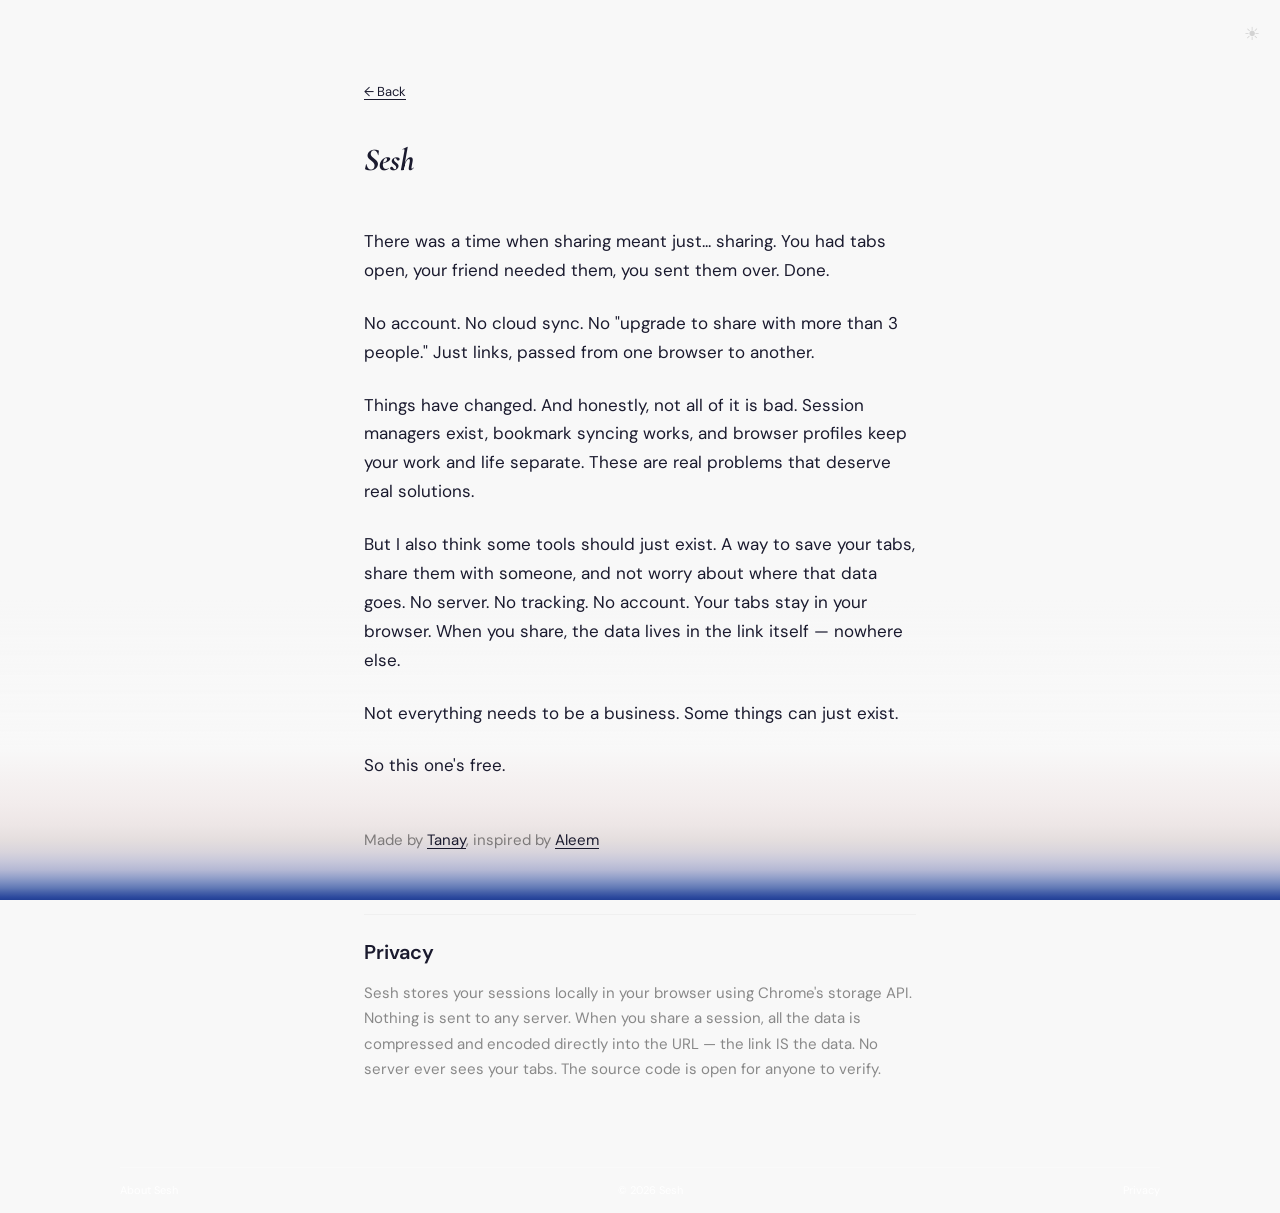
==== about.html @ 9814c860 "Initial share site — privacy-first tab sharing - index.html: Share page (reads LZ-String compressed " ====
<!DOCTYPE html>
<html lang="en">
<head>
  <meta charset="UTF-8">
  <meta name="viewport" content="width=device-width, initial-scale=1.0">
  <title>About — Sesh</title>
  <meta name="description" content="Sesh is a free, privacy-first Chrome extension for saving and sharing browser tab sessions.">
  <link rel="stylesheet" href="style.css">
  <style>
    .about-content {
      max-width: 600px;
      margin: 0 auto;
      padding: 80px 24px 60px;
    }
    .about-content .brand {
      font-family: var(--serif);
      font-size: 32px;
      font-weight: 700;
      font-style: italic;
      color: var(--text);
      margin-bottom: 48px;
      display: block;
    }
    .about-content p {
      font-family: var(--sans);
      font-size: 17px;
      line-height: 1.7;
      color: var(--text);
      margin-bottom: 24px;
    }
    .about-content p.signature {
      margin-top: 48px;
      font-size: 15px;
      color: var(--text-muted);
    }
    .about-content a {
      color: var(--text);
      text-decoration: underline;
      text-underline-offset: 3px;
    }
    .about-content a:hover {
      opacity: 0.6;
    }
    .back-btn {
      display: inline-flex;
      align-items: center;
      gap: 6px;
      font-family: var(--sans);
      font-size: 13px;
      color: var(--text-muted);
      text-decoration: none;
      margin-bottom: 40px;
      transition: color 0.15s;
    }
    .back-btn:hover { color: var(--text); }
    #privacy {
      margin-top: 60px;
      padding-top: 24px;
      border-top: 1px solid var(--divider);
    }
    #privacy h2 {
      font-size: 20px;
      font-weight: 600;
      margin-bottom: 16px;
    }
    #privacy p {
      font-size: 15px;
      line-height: 1.7;
      color: var(--text-muted);
    }
  </style>
</head>
<body>

<div class="gradient"></div>

<div class="page">
  <span class="theme-toggle" id="theme-toggle" onclick="toggleTheme()">☀</span>

  <div class="about-content">
    <a class="back-btn" href="javascript:history.back()">← Back</a>

    <span class="brand">Sesh</span>

    <p>There was a time when sharing meant just... sharing. You had tabs open, your friend needed them, you sent them over. Done.</p>

    <p>No account. No cloud sync. No "upgrade to share with more than 3 people." Just links, passed from one browser to another.</p>

    <p>Things have changed. And honestly, not all of it is bad. Session managers exist, bookmark syncing works, and browser profiles keep your work and life separate. These are real problems that deserve real solutions.</p>

    <p>But I also think some tools should just exist. A way to save your tabs, share them with someone, and not worry about where that data goes. No server. No tracking. No account. Your tabs stay in your browser. When you share, the data lives in the link itself — nowhere else.</p>

    <p>Not everything needs to be a business. Some things can just exist.</p>

    <p>So this one's free.</p>

    <p class="signature">
      Made by <a href="#">Tanay</a>, inspired by <a href="https://grainrad.com/about">Aleem</a>
    </p>

    <div id="privacy">
      <h2>Privacy</h2>
      <p>Sesh stores your sessions locally in your browser using Chrome's storage API. Nothing is sent to any server. When you share a session, all the data is compressed and encoded directly into the URL — the link IS the data. No server ever sees your tabs. The source code is open for anyone to verify.</p>
    </div>
  </div>

  <div class="spacer"></div>

  <footer>
    <div class="line"></div>
    <a href="about.html">About Sesh</a>
    <span style="font-size:11px;color:var(--footer-text)">© 2026 Sesh</span>
    <a href="#privacy">Privacy</a>
  </footer>
</div>

<script>
function initTheme() {
  const saved = localStorage.getItem('sesh-theme');
  if (saved === 'dark') document.documentElement.setAttribute('data-theme', 'dark');
  updateToggle();
}
function toggleTheme() {
  const current = document.documentElement.getAttribute('data-theme');
  const next = current === 'dark' ? 'light' : 'dark';
  document.documentElement.setAttribute('data-theme', next === 'light' ? '' : 'dark');
  localStorage.setItem('sesh-theme', next);
  updateToggle();
}
function updateToggle() {
  const isDark = document.documentElement.getAttribute('data-theme') === 'dark';
  document.getElementById('theme-toggle').textContent = isDark ? '☾' : '☀';
}
initTheme();
</script>
</body>
</html>
---- style.css ----
/* ─── Sesh Share Page ─── */
/* Light mode by default, dark mode via [data-theme="dark"] on <html> */

@import url('https://fonts.googleapis.com/css2?family=Cormorant+Garamond:ital,wght@0,400;0,600;0,700;1,400;1,600;1,700&family=DM+Sans:wght@400;500;600;700&display=swap');

*, *::before, *::after { margin: 0; padding: 0; box-sizing: border-box; }

:root {
  --bg: #F8F8F8;
  --card: #FFFFFF;
  --text: #1A1A2E;
  --text-muted: rgba(0,0,0,0.45);
  --text-faint: rgba(0,0,0,0.25);
  --text-subtle: rgba(0,0,0,0.35);
  --accent: #252525;
  --divider: #F0F0F0;
  --card-shadow: 0 12px 48px rgba(0,0,0,0.05), 0 2px 6px rgba(0,0,0,0.03);
  --card-border: transparent;
  --cta-bg: rgba(235, 235, 235, 0.32);
  --cta-border: rgba(0,0,0,0.04);
  --cta-text: rgba(0,0,0,0.38);
  --cta-btn-bg: #252525;
  --cta-btn-text: #FFFFFF;
  --expand-border: rgba(0,0,0,0.07);
  --expand-text: rgba(0,0,0,0.25);
  --tab-title: #333344;
  --tab-domain: rgba(0,0,0,0.15);
  --tab-fav: #F0F0F0;
  --badge-bg: rgba(37,37,37,0.06);
  --badge-text: rgba(0,0,0,0.25);
  --hover-bg: rgba(0,0,0,0.02);
  --group-hover: rgba(0,0,0,0.03);
  --via-text: rgba(0,0,0,0.19);
  --via-sesh: rgba(0,0,0,0.28);
  --toggle-color: rgba(0,0,0,0.15);
  --footer-text: #FFFFFF;
  --footer-line: rgba(255,255,255,0.25);
  --toast-bg: #252525;
  --toast-text: #FFFFFF;
  --sans: 'DM Sans', system-ui, sans-serif;
  --serif: 'Cormorant Garamond', Georgia, serif;
}

[data-theme="dark"] {
  --bg: #1A1A1A;
  --card: #242424;
  --text: #F0F0F0;
  --text-muted: rgba(255,255,255,0.25);
  --text-faint: rgba(255,255,255,0.13);
  --text-subtle: rgba(255,255,255,0.19);
  --accent: #E0E0E8;
  --divider: rgba(255,255,255,0.04);
  --card-shadow: 0 12px 48px rgba(0,0,0,0.19), 0 2px 6px rgba(0,0,0,0.13);
  --card-border: rgba(255,255,255,0.03);
  --cta-bg: rgba(255,255,255,0.03);
  --cta-border: rgba(255,255,255,0.06);
  --cta-text: rgba(255,255,255,0.31);
  --cta-btn-bg: #FFFFFF;
  --cta-btn-text: #1A1A1A;
  --expand-border: rgba(255,255,255,0.08);
  --expand-text: rgba(255,255,255,0.25);
  --tab-title: #C0C0D0;
  --tab-domain: rgba(255,255,255,0.13);
  --tab-fav: rgba(255,255,255,0.05);
  --badge-bg: rgba(255,255,255,0.06);
  --badge-text: rgba(255,255,255,0.25);
  --hover-bg: rgba(255,255,255,0.04);
  --group-hover: rgba(255,255,255,0.04);
  --via-text: rgba(255,255,255,0.13);
  --via-sesh: rgba(255,255,255,0.21);
  --toggle-color: rgba(255,255,255,0.25);
  --toast-bg: #FFFFFF;
  --toast-text: #1A1A1A;
}

body {
  background: var(--bg);
  font-family: var(--sans);
  color: var(--text);
  min-height: 100vh;
  position: relative;
  -webkit-font-smoothing: antialiased;
  -moz-osx-font-smoothing: grayscale;
}

/* ─── Gradient ─── */
.gradient {
  position: fixed;
  bottom: 0;
  left: 0;
  right: 0;
  height: 300px;
  pointer-events: none;
  z-index: 0;
  /* Light mode: French Blue */
  background: linear-gradient(0deg,
    #213F95 0%, #2D4A9E 1%, #4560A8 2.5%, #6078B5 4%,
    #7E90C2 6%, #9AA5CC 8%, #B4B8D4 10%, #C8C8DA 13%,
    #D8D4DC 16%, #E4DEDE 20%, #EDE6E6 25%, #F2ECEC 32%,
    #F5F1F1 40%, #F8F8F8 50%, #F8F8F800 100%
  );
}

[data-theme="dark"] .gradient {
  /* Dark mode: Royal Purple */
  background: linear-gradient(0deg,
    #4C1D95 0%, #3D1878 2%, #2E135B 5%, #230F48 8%,
    #1C0D3A 12%, #1A1024 18%, #1A1A1A 30%, #1A1A1A00 100%
  );
}

/* ─── Page layout ─── */
.page {
  position: relative;
  z-index: 1;
  min-height: 100vh;
  display: flex;
  flex-direction: column;
}

/* ─── Top left timestamp ─── */
.top-left {
  position: fixed;
  top: 28px;
  left: 48px;
  font-size: 12px;
  color: var(--text-subtle);
  z-index: 10;
}

/* ─── CTA Bar (hangs from top-right) ─── */
.cta-bar {
  position: fixed;
  top: 0;
  right: 48px;
  z-index: 100;
  display: flex;
  align-items: center;
  gap: 14px;
  background: var(--cta-bg);
  backdrop-filter: blur(24px) saturate(1.8);
  -webkit-backdrop-filter: blur(24px) saturate(1.8);
  border: 1px solid var(--cta-border);
  border-top: none;
  border-radius: 0 0 14px 14px;
  padding: 16px 14px 14px 24px;
}

.cta-text {
  font-size: 13px;
  color: var(--cta-text);
  max-width: 160px;
  line-height: 1.3;
}

.cta-btn {
  display: inline-flex;
  align-items: center;
  background: var(--cta-btn-bg);
  color: var(--cta-btn-text);
  font-family: var(--sans);
  font-size: 13px;
  font-weight: 500;
  text-decoration: none;
  border-radius: 8px;
  padding: 7px 14px;
  white-space: nowrap;
  border: none;
  cursor: pointer;
  transition: opacity 0.15s;
}

.cta-btn:hover { opacity: 0.85; }

/* ─── Theme toggle ─── */
.theme-toggle {
  position: fixed;
  top: 22px;
  right: 20px;
  font-size: 18px;
  color: var(--toggle-color);
  cursor: pointer;
  z-index: 101;
  user-select: none;
}

/* ─── Hero ─── */
.hero {
  text-align: center;
  padding: 80px 24px 0;
  flex-shrink: 0;
}

.hero h1 {
  font-family: var(--sans);
  font-size: 44px;
  font-weight: 700;
  letter-spacing: -1px;
  color: var(--text);
}

.hero .sub {
  font-size: 15px;
  color: var(--text-muted);
  margin-top: 10px;
}

/* ─── Card ─── */
.card {
  max-width: 700px;
  width: 100%;
  margin: 24px auto 0;
  background: var(--card);
  border: 1px solid var(--card-border);
  border-radius: 16px;
  box-shadow: var(--card-shadow);
  overflow: hidden;
  animation: cardIn 0.4s ease both;
}

.card-inner { padding: 24px 28px; }

.card-top {
  display: flex;
  align-items: center;
  padding-bottom: 10px;
}

.card-meta {
  font-size: 13px;
  color: var(--text-muted);
  flex: 1;
}

.expand-btn {
  font-size: 11px;
  color: var(--expand-text);
  border: 1px solid var(--expand-border);
  background: none;
  border-radius: 4px;
  padding: 3px 8px;
  cursor: pointer;
  font-family: var(--sans);
  transition: all 0.15s;
}

.expand-btn:hover {
  opacity: 0.7;
}

/* ─── Dividers ─── */
.divider {
  height: 1px;
  background: var(--divider);
}

/* ─── Groups ─── */
.group { overflow: hidden; }

.group-header {
  display: flex;
  align-items: center;
  gap: 8px;
  padding: 10px 4px;
  cursor: pointer;
  border-radius: 6px;
  transition: background 0.1s;
  user-select: none;
}

.group-header:hover { background: var(--group-hover); }

.group-header .chevron {
  width: 16px;
  height: 16px;
  color: var(--accent);
  transition: transform 0.2s;
  flex-shrink: 0;
}

.group-header .count {
  font-size: 13px;
  color: var(--text-faint);
}

.group-header .label {
  font-size: 15px;
  font-weight: 600;
  color: var(--accent);
}

.group-tabs { overflow: hidden; }
.group-tabs.collapsed { display: none; }

/* ─── Tab rows ─── */
.tab-row {
  display: flex;
  align-items: center;
  gap: 10px;
  padding: 7px 6px 7px 24px;
  text-decoration: none;
  color: inherit;
  border-radius: 4px;
  transition: background 0.1s;
}

.tab-row:hover { background: var(--hover-bg); }

.tab-fav {
  width: 18px;
  height: 18px;
  flex-shrink: 0;
}

.tab-fav img {
  width: 18px;
  height: 18px;
  border-radius: 4px;
}

.tab-title {
  font-size: 14px;
  color: var(--tab-title);
  flex: 1;
  white-space: nowrap;
  overflow: hidden;
  text-overflow: ellipsis;
}

.tab-domain {
  font-size: 12px;
  color: var(--tab-domain);
  flex-shrink: 0;
}

/* ─── Nested sesh row ─── */
.nested-row {
  display: flex;
  align-items: center;
  gap: 8px;
  padding: 10px 4px;
  cursor: pointer;
  border-radius: 6px;
  transition: background 0.1s;
  text-decoration: none;
  color: inherit;
}

.nested-row:hover { background: var(--group-hover); }

.nested-row .icon {
  width: 14px;
  height: 14px;
  color: var(--accent);
  flex-shrink: 0;
}

.nested-row .label {
  font-size: 13px;
  font-weight: 600;
  color: var(--accent);
}

.nested-row .badge {
  font-size: 10px;
  font-weight: 500;
  color: var(--badge-text);
  background: var(--badge-bg);
  padding: 2px 6px;
  border-radius: 4px;
}

.nested-row .count {
  font-size: 11px;
  color: var(--text-faint);
}

/* ─── Open all button ─── */
.open-btn-wrap {
  padding: 10px 0 0;
  text-align: center;
}

.open-btn {
  display: inline-flex;
  align-items: center;
  background: var(--cta-btn-bg);
  color: var(--cta-btn-text);
  font-family: var(--sans);
  font-size: 14px;
  font-weight: 500;
  border: none;
  border-radius: 8px;
  padding: 10px 24px;
  cursor: pointer;
  transition: opacity 0.15s;
}

.open-btn:hover { opacity: 0.85; }

/* ─── Shared via ─── */
.shared-via {
  text-align: center;
  padding: 28px 0 80px;
  font-size: 12px;
  color: var(--via-text);
}

.shared-via a {
  color: var(--via-sesh);
  text-decoration: none;
  font-family: var(--serif);
  font-size: 18px;
  font-weight: 600;
  font-style: italic;
}

.shared-via a:hover { opacity: 0.7; }

/* ─── Footer ─── */
.spacer { flex: 1; }

footer {
  padding: 16px 120px;
  display: flex;
  justify-content: space-between;
  position: relative;
  z-index: 2;
}

footer a {
  font-size: 11px;
  color: var(--footer-text);
  text-decoration: none;
  transition: opacity 0.15s;
}

footer a:hover { opacity: 0.7; }

footer .line {
  position: absolute;
  top: 0;
  left: 120px;
  right: 120px;
  height: 1px;
  background: var(--footer-line);
}

/* ─── Toast ─── */
.toast {
  position: fixed;
  bottom: 24px;
  left: 50%;
  transform: translateX(-50%) translateY(80px);
  background: var(--toast-bg);
  color: var(--toast-text);
  font-family: var(--sans);
  font-size: 13px;
  font-weight: 500;
  padding: 10px 20px;
  border-radius: 8px;
  opacity: 0;
  transition: all 0.3s ease;
  z-index: 200;
  pointer-events: none;
}

.toast.show {
  transform: translateX(-50%) translateY(0);
  opacity: 1;
}

/* ─── Error state ─── */
.error-state {
  text-align: center;
  padding: 120px 24px;
  color: var(--text-muted);
}

.error-state h2 {
  font-size: 20px;
  color: var(--text);
  margin-bottom: 8px;
}

/* ─── Animation ─── */
@keyframes cardIn {
  from { opacity: 0; transform: translateY(20px); }
  to { opacity: 1; transform: translateY(0); }
}

/* ─── Mobile Responsive ─── */
@media (max-width: 768px) {
  .top-left {
    position: static;
    text-align: center;
    padding: 12px 16px 0;
    font-size: 11px;
  }

  .cta-bar {
    position: relative;
    right: auto;
    top: auto;
    margin: 12px 16px 0;
    border-radius: 12px;
    border: 1px solid var(--cta-border);
    padding: 12px 14px 12px 16px;
    justify-content: center;
  }

  .cta-text {
    font-size: 12px;
    max-width: none;
  }

  .theme-toggle {
    position: static;
    display: block;
    text-align: center;
    margin: 12px 0 0;
    font-size: 16px;
  }

  .hero {
    padding: 32px 16px 0;
  }

  .hero h1 {
    font-size: 32px;
    letter-spacing: -0.5px;
  }

  .hero .sub {
    font-size: 12px;
    margin-top: 6px;
  }

  .page {
    padding: 0 20px;
  }

  .card {
    max-width: 100%;
    margin: 16px 0 0;
    border-radius: 14px;
  }

  .card-inner {
    padding: 20px 20px;
  }

  .tab-row {
    padding: 5px 4px 5px 20px;
    gap: 8px;
  }

  .tab-domain {
    display: none;
  }

  .shared-via {
    padding: 16px 0 0;
  }

  footer {
    padding: 16px 24px;
  }

  footer .line {
    left: 24px;
    right: 24px;
  }
}
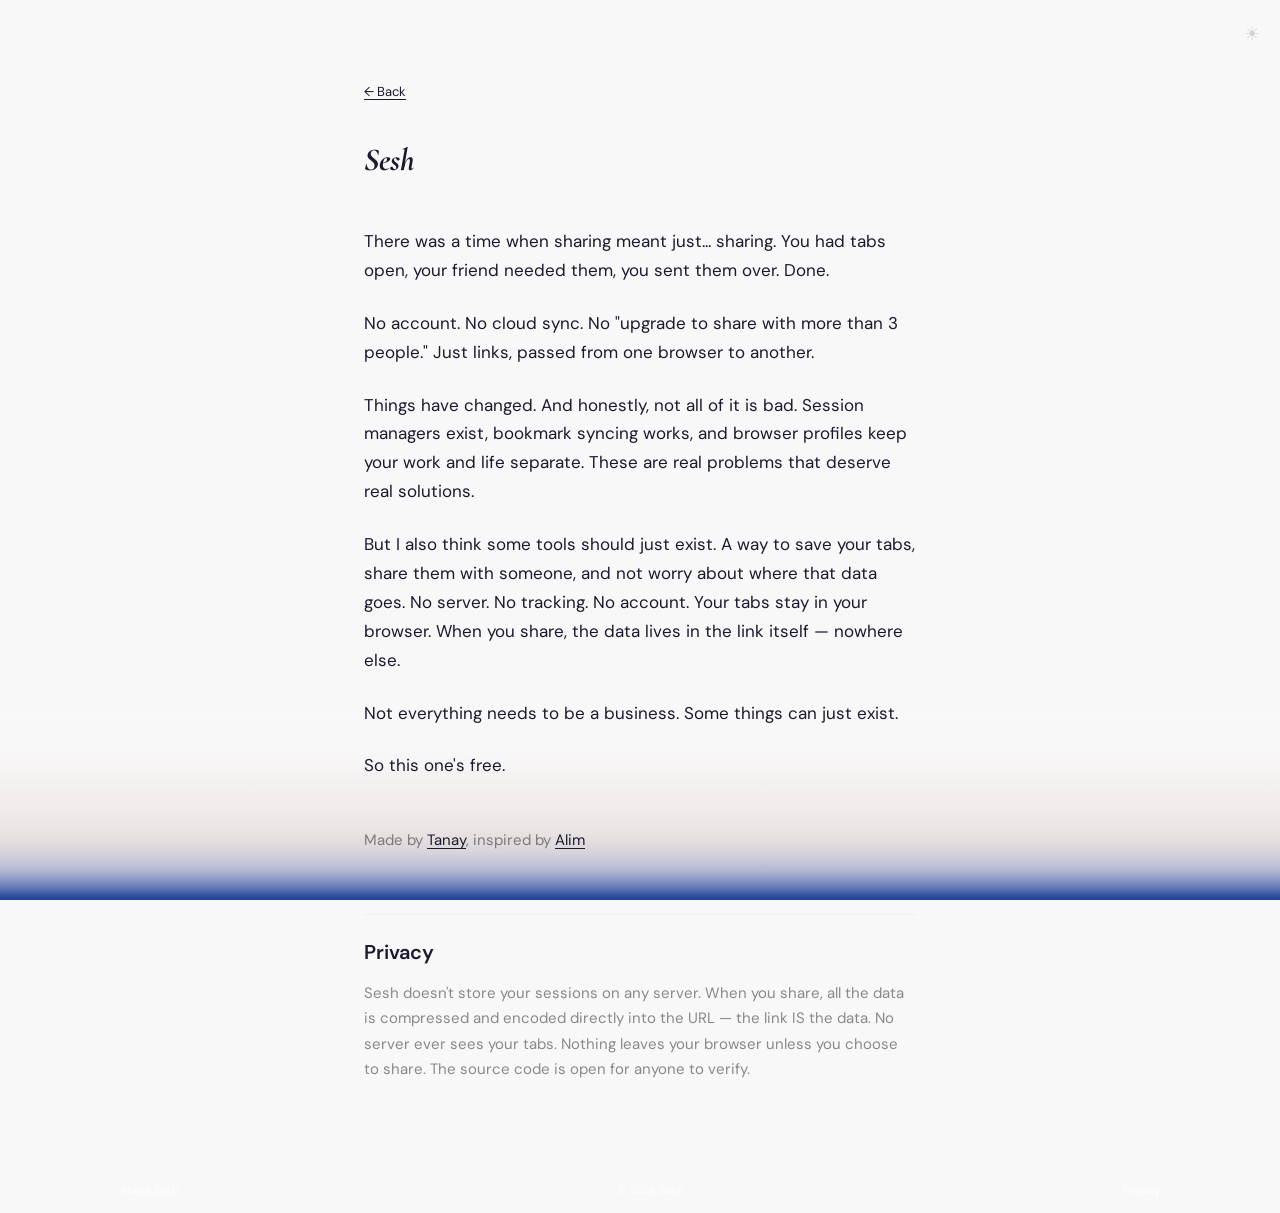
==== commit 978c4e34: "Fix Alim spelling and privacy text - Corrected Alim's name spelling - Updated privacy text: Sesh doe" ====
--- a/about.html
+++ b/about.html
@@ -95,12 +95,12 @@
     <p>So this one's free.</p>
 
     <p class="signature">
-      Made by <a href="#">Tanay</a>, inspired by <a href="https://grainrad.com/about">Aleem</a>
+      Made by <a href="#">Tanay</a>, inspired by <a href="https://grainrad.com/about">Alim</a>
     </p>
 
     <div id="privacy">
       <h2>Privacy</h2>
-      <p>Sesh stores your sessions locally in your browser using Chrome's storage API. Nothing is sent to any server. When you share a session, all the data is compressed and encoded directly into the URL — the link IS the data. No server ever sees your tabs. The source code is open for anyone to verify.</p>
+      <p>Sesh doesn't store your sessions on any server. When you share, all the data is compressed and encoded directly into the URL — the link IS the data. No server ever sees your tabs. Nothing leaves your browser unless you choose to share. The source code is open for anyone to verify.</p>
     </div>
   </div>
 
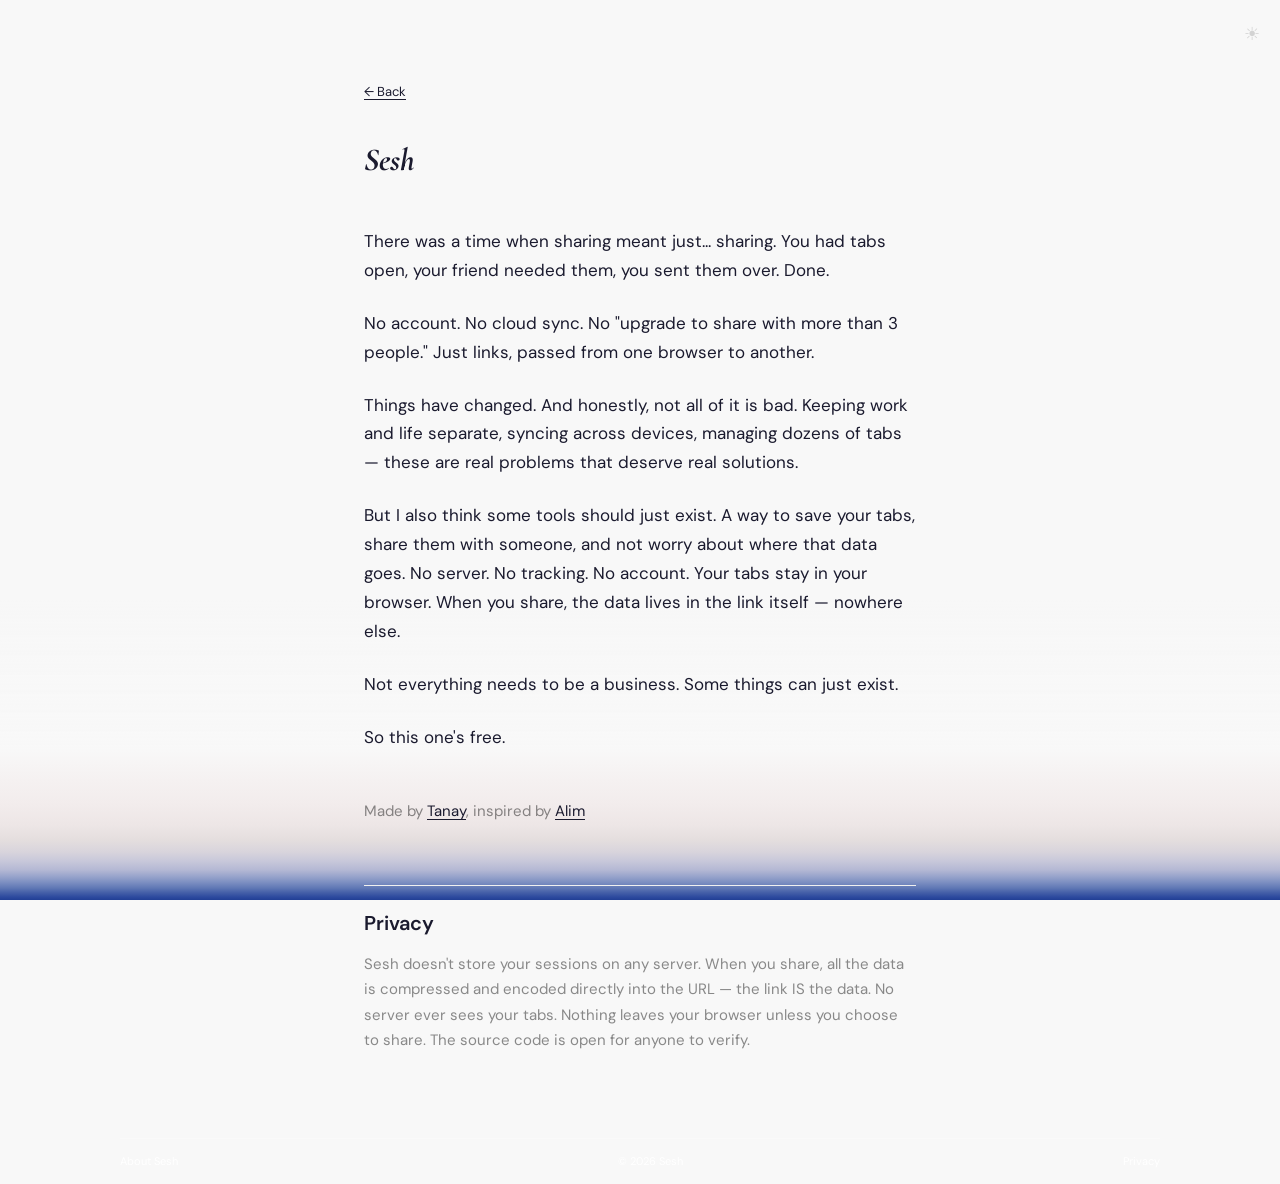
==== commit 4a6b6f15: "Fix referent ambiguity in about page copy" ====
--- a/about.html
+++ b/about.html
@@ -5,6 +5,7 @@
   <meta name="viewport" content="width=device-width, initial-scale=1.0">
   <title>About — Sesh</title>
   <meta name="description" content="Sesh is a free, privacy-first Chrome extension for saving and sharing browser tab sessions.">
+  <link rel="icon" href="data:image/svg+xml,<svg xmlns='http://www.w3.org/2000/svg' viewBox='0 0 32 32'><defs><linearGradient id='g' x1='0' y1='0' x2='0' y2='1'><stop offset='0%25' stop-color='%23F8F8F8'/><stop offset='100%25' stop-color='%23213F95'/></linearGradient></defs><rect width='32' height='32' rx='6' fill='url(%23g)'/></svg>">
   <link rel="stylesheet" href="style.css">
   <style>
     .about-content {
@@ -86,7 +87,7 @@
 
     <p>No account. No cloud sync. No "upgrade to share with more than 3 people." Just links, passed from one browser to another.</p>
 
-    <p>Things have changed. And honestly, not all of it is bad. Session managers exist, bookmark syncing works, and browser profiles keep your work and life separate. These are real problems that deserve real solutions.</p>
+    <p>Things have changed. And honestly, not all of it is bad. Keeping work and life separate, syncing across devices, managing dozens of tabs — these are real problems that deserve real solutions.</p>
 
     <p>But I also think some tools should just exist. A way to save your tabs, share them with someone, and not worry about where that data goes. No server. No tracking. No account. Your tabs stay in your browser. When you share, the data lives in the link itself — nowhere else.</p>
 
@@ -95,7 +96,7 @@
     <p>So this one's free.</p>
 
     <p class="signature">
-      Made by <a href="#">Tanay</a>, inspired by <a href="https://grainrad.com/about">Alim</a>
+      Made by <a href="https://tnagar72.github.io">Tanay</a>, inspired by <a href="https://grainrad.com/about">Alim</a>
     </p>
 
     <div id="privacy">
--- a/style.css
+++ b/style.css
@@ -242,6 +242,8 @@
   cursor: pointer;
   font-family: var(--sans);
   transition: all 0.15s;
+  -webkit-tap-highlight-color: rgba(0,0,0,0.05);
+  touch-action: manipulation;
 }
 
 .expand-btn:hover {
@@ -266,6 +268,7 @@
   border-radius: 6px;
   transition: background 0.1s;
   user-select: none;
+  -webkit-tap-highlight-color: rgba(0,0,0,0.05);
 }
 
 .group-header:hover { background: var(--group-hover); }
@@ -482,6 +485,106 @@
   color: var(--text);
   margin-bottom: 8px;
 }
+
+/* ─── Confirmation Dialog ─── */
+.confirm-overlay {
+  position: fixed;
+  inset: 0;
+  background: rgba(0,0,0,0.4);
+  z-index: 300;
+  display: flex;
+  align-items: center;
+  justify-content: center;
+  opacity: 0;
+  transition: opacity 0.2s;
+}
+
+.confirm-overlay.show { opacity: 1; }
+
+.confirm-dialog {
+  background: var(--card);
+  border-radius: 16px;
+  padding: 28px;
+  max-width: 400px;
+  width: 90%;
+  box-shadow: 0 16px 48px rgba(0,0,0,0.15), 0 2px 6px rgba(0,0,0,0.1);
+  transform: translateY(10px);
+  transition: transform 0.2s;
+}
+
+.confirm-overlay.show .confirm-dialog { transform: translateY(0); }
+
+.confirm-title {
+  font-size: 18px;
+  font-weight: 700;
+  color: var(--text);
+  margin-bottom: 8px;
+}
+
+.confirm-sub {
+  font-size: 13px;
+  color: var(--text-muted);
+  line-height: 1.5;
+  margin-bottom: 16px;
+}
+
+.confirm-install {
+  display: flex;
+  gap: 10px;
+  align-items: flex-start;
+  padding: 12px 14px;
+  background: var(--tab-fav);
+  border-radius: 8px;
+  margin-bottom: 16px;
+}
+
+.confirm-install-title {
+  font-size: 13px;
+  font-weight: 500;
+  color: var(--text);
+}
+
+.confirm-install-sub {
+  font-size: 11px;
+  color: var(--text-muted);
+  margin-top: 2px;
+}
+
+.confirm-buttons {
+  display: flex;
+  justify-content: flex-end;
+  gap: 8px;
+}
+
+.confirm-cancel {
+  font-family: var(--sans);
+  font-size: 13px;
+  font-weight: 500;
+  color: var(--text-muted);
+  background: none;
+  border: none;
+  padding: 8px 16px;
+  border-radius: 8px;
+  cursor: pointer;
+  transition: color 0.15s;
+}
+
+.confirm-cancel:hover { color: var(--text); }
+
+.confirm-open {
+  font-family: var(--sans);
+  font-size: 13px;
+  font-weight: 500;
+  color: var(--cta-btn-text);
+  background: var(--cta-btn-bg);
+  border: none;
+  padding: 8px 16px;
+  border-radius: 8px;
+  cursor: pointer;
+  transition: opacity 0.15s;
+}
+
+.confirm-open:hover { opacity: 0.85; }
 
 /* ─── Animation ─── */
 @keyframes cardIn {
@@ -563,6 +666,28 @@
     padding: 16px 0 0;
   }
 
+  /* Bigger touch targets for mobile */
+  .group-header {
+    padding: 14px 4px;
+    -webkit-tap-highlight-color: transparent;
+  }
+
+  .expand-btn {
+    padding: 8px 14px;
+    font-size: 13px;
+    -webkit-tap-highlight-color: transparent;
+  }
+
+  .open-btn {
+    padding: 12px 28px;
+    font-size: 15px;
+  }
+
+  /* Hide install hint on mobile — can't install extensions */
+  .confirm-install {
+    display: none;
+  }
+
   footer {
     padding: 16px 24px;
   }
